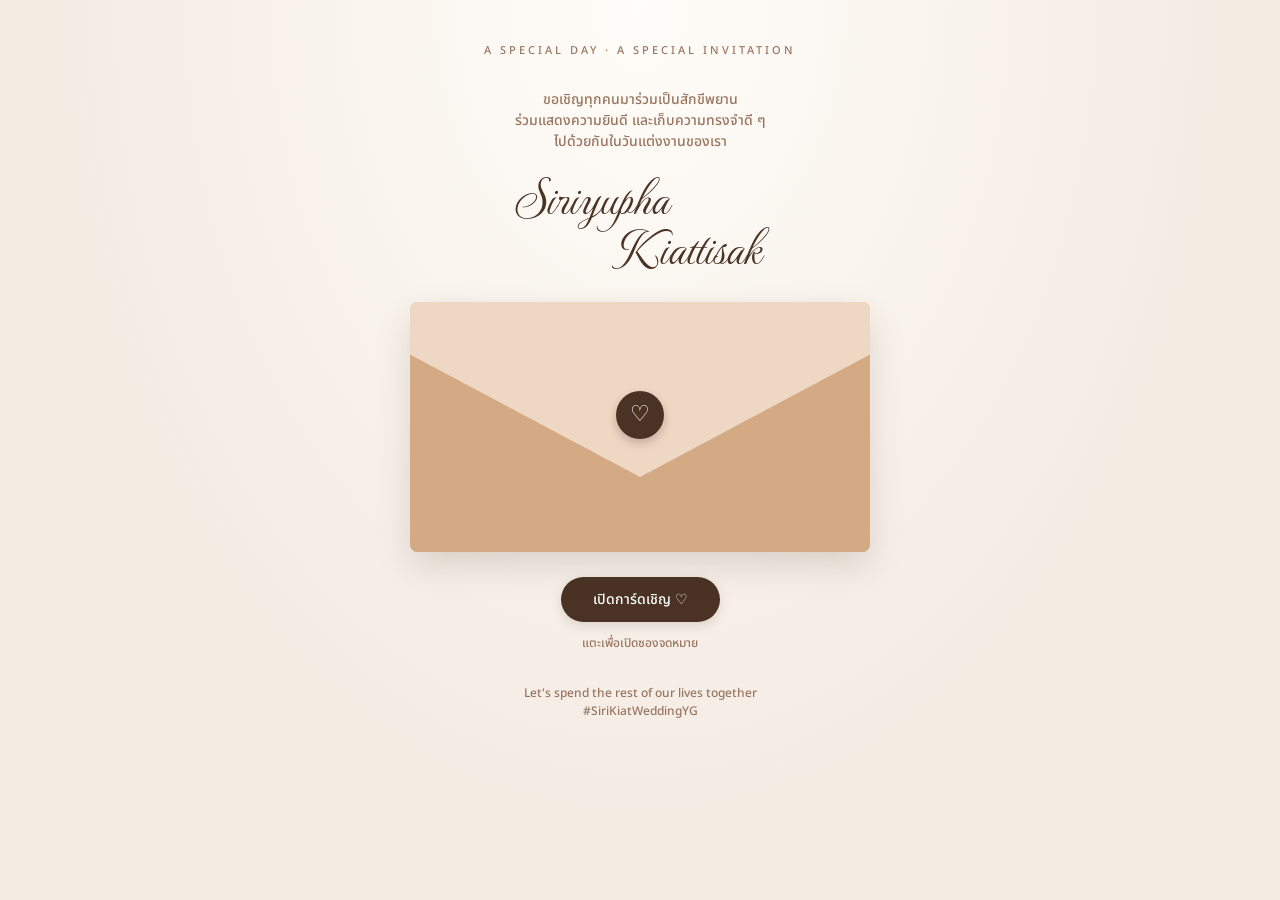
==== index.html @ 98cc7c40 "Initial commit change" ====
<!DOCTYPE html>
<html lang="th">
<head>
  <meta charset="UTF-8">
  <meta name="viewport" content="width=device-width, initial-scale=1.0, maximum-scale=1.0, user-scalable=no">
  <title>Siri Kiat | Wedding Invitation</title>
  <link rel="apple-touch-icon-precomposed" href="img/title.jpg" />
  <link rel="icon" href="img/title.jpg" />

  <!-- Open Graph พรีวิวเมื่อส่งใน LINE -->

  <meta property="og:title" content="Siriyupha 🤍 Kiattisak | Wedding Invitation">
  <meta property="og:description" content="ขอเชิญร่วมเป็นส่วนหนึ่งในวันสำคัญของเรา วันเสาร์ที่ 19 ธันวาคม 2569 ณ ราชาวดี รีสอร์ท โฮเทล ขอนแก่น">
  <meta property="og:type" content="website">

  <!-- Google Fonts -->
  <link rel="preconnect" href="https://fonts.googleapis.com">
  <link rel="preconnect" href="https://fonts.gstatic.com" crossorigin>
  <link href="https://fonts.googleapis.com/css2?family=Kanit:wght@300;400;500&family=Playfair+Display:ital,wght@0,400;0,500;1,400&display=swap" rel="stylesheet">
  <link href="https://fonts.googleapis.com/css2?family=Noto+Sans+Thai:wght@100..900&display=swap" rel="stylesheet">
  <link href="https://fonts.googleapis.com/css2?family=Great+Vibes&family=MonteCarlo&family=Rochester&family=Stalemate&display=swap" rel="stylesheet">

  <!-- เชื่อมโยงไฟล์ CSS -->
  <link rel="stylesheet" href="css/style.css">
</head>

<body>
  <main class="page">
    <div class="eyebrow">A Special Day · A Special Invitation</div>
    <!-- <h1>You're Invited</h1>
    <p class="intro">ขอเชิญร่วมเป็นส่วนหนึ่งในวันสำคัญของเรา</p>   -->

    <p class="intro" style="margin-top: 30px;">
      ขอเชิญทุกคนมาร่วมเป็นสักขีพยาน<br>
      ร่วมแสดงความยินดี และเก็บความทรงจำดี ๆ<br>
      ไปด้วยกันในวันแต่งงานของเรา
    </p>

    <!-- <div class="couple-en" style="margin-bottom: 10px; margin-top: 10px;">Siriyupha <small style="font-size: 30px;">♡</small> Kiattisak</div> -->
    <div class="couple-en" style="margin-right: 100px;">Siriyupha</div>
    <div class="couple-en" style="margin-left: 100px;">Kiattisak</div>

    <!-- ซองจดหมาย -->
    <section class="envelope-scene" id="envelopeScene" aria-label="ซองจดหมายเชิญงานแต่งงาน">
      <div class="envelope">
        <!-- ฝาสามเหลี่ยมเปิดซอง -->
        <div class="flap-on"></div>

        <!-- แผ่นการ์ดด้านในซอง (มีเพียงรูปภาพเต็มใบ) -->
        <div class="letter">
          <img src="img/Original - 1.png" alt="Siriyupha ♡ Kiattisak" class="letter-img">
        </div>

        <!-- กระเป๋าหน้าซอง -->
        <div class="pocket"></div>

        <!-- ฝาสามเหลี่ยมปิดซอง -->
        <div class="flap-off"></div>

        <!-- ตราประทับครั่ง -->
        <div class="seal" style="cursor: pointer;" onclick="openInvitation()">♡</div>
      </div>
    </section>

    <button class="open-button" id="openButton" onclick="openInvitation()">
      เปิดการ์ดเชิญ ♡
    </button>
    <p class="hint" id="hint">แตะเพื่อเปิดซองจดหมาย</p>

    <!-- เนื้อหาการ์ดเชิญหลัก -->
    <section class="invitation" id="invitation">
      <div class="card-img">
        <img src="img/MERGE - FHD.png" class="img-fluid">
      </div>

      <div class="card-invite">
        <div class="eyebrow">Invitation</div>
        <div class="divider"></div>

        <div class="date">SATURDAY · 19 DECEMBER 2026</div>
        <div class="thai-date">วันเสาร์ที่ 19 ธันวาคม 2569</div>

        <table class="couple-th-sm" style="width: 100%;">
          <tr>
            <td style="width: 47%;" align="middle" style="text-align: right !important; white-space: nowrap;">
              คุณพ่อ สุขุม แหวนนิล<br>คุณแม่ บุญเรือง แผลงฤทธิ์
            </td>
            <td style="width: 6%;" align="middle" style="text-align: center; white-space: nowrap;">และ</td>
            <td style="width: 47%;" align="middle" style="text-align: left !important; white-space: nowrap;">
              คุณพ่อ ณรงค์ ไหมทอง<br>คุณแม่ ฉวีวรรณ ไหมทอง
            </td>
          </tr>
        </table>
        
        <p class="message">
          มีความยินดีขอเรียนเชิญท่านเพื่อเป็นเกียรติ<br>
          เนื่องในงานพิธีมงคลสมรส<br>
          ระหว่าง
        </p>

        <div class="couple-th">สิริยุพา แหวนนิล (หญิง)<br>♡<br>เกียรติศักดิ์ ไหมทอง (กอล์ฟ)</div>
        
        <p class="message">
          ขออภัยหากมิได้เรียนเชิญด้วยตนเอง
        </p>

        <div class="divider"></div>
      </div>

      <div class="card">
        <div class="eyebrow">THE WEDDING VENUE</div>
        <div class="venue">ราชาวดี รีสอร์ท โฮเทล</div>
        <div>ขอนแก่น</div>

        <div class="schedule">
          <h2>กำหนดการ</h2>
          <div class="event">
            <div class="time">07:09 น.</div>
            <div>แห่ขบวนขันหมาก</div>
          </div>
          <div class="event">
            <div class="time">07:39 น.</div>
            <div>พิธีสู่ขอและพิธีสวมแหวนหมั้น</div>
          </div>
          <div class="event">
            <div class="time">08:09 น.</div>
            <div>พิธีบายศรีสู่ขวัญ (ผูกข้อมือ)</div>
          </div>
          <div class="event">
            <div class="time">09:09 น.</div>
            <div>พิธีหลั่งน้ำพระพุทธมนต์ (รดน้ำสังข์)</div>
          </div>
          <div class="event">
            <div class="time">11:00 น.</div>
            <div>ร่วมรับประทานอาหาร ฉลองมงคลสมรส</div>
          </div>
        </div>

        <div class="actions">
          <a class="action-button"
            href="https://www.google.com/maps/search/?api=1&query=%E0%B8%A3%E0%B8%B2%E0%B8%8A%E0%B8%B2%E0%B8%A7%E0%B8%94%E0%B8%B5%20%E0%B8%A3%E0%B8%B5%E0%B8%AA%E0%B8%AD%E0%B8%A3%E0%B9%8C%E0%B8%97%20%E0%B9%82%E0%B8%AE%E0%B9%80%E0%B8%97%E0%B8%A5%20%E0%B8%82%E0%B8%AD%E0%B8%99%E0%B9%81%E0%B8%81%E0%B9%88%E0%B8%99"
            target="_blank" rel="noopener">
            ดูแผนที่
          </a>
          <a class="line-button"
            href="https://lin.ee/TeJUBSv"
            target="_blank" rel="noopener">
            <img src="https://scdn.line-apps.com/n/line_add_friends/btn/th.png" alt="เพิ่มเพื่อน" height="36" border="0" style="margin-top: 5px; border-radius: 999px;">
          </a>
        </div>
      </div>

      <!-- แบบฟอร์ม RSVP -->
      <div class="card">
        <div class="eyebrow">RSVP · ตอบรับการมาร่วมงาน</div>
        <div class="divider"></div>

        <form class="rsvp-form" id="rsvpForm">
          <div class="form-group">
            <label for="guestName">ชื่อ-นามสกุล *</label>
            <input type="text" id="guestName" class="form-control" required placeholder="กรุณาระบุ ชื่อ-นามสกุล">
          </div>

          <div class="form-group">
            <label for="attendance">การเข้าร่วมงาน *</label>
            <select id="attendance" class="form-control" required>
              <option value="สามารถมาร่วมงานได้">ยินดีมาร่วมงาน ♡</option>
              <option value="ไม่สะดวกมาร่วมงาน">ไม่สะดวกมาร่วมงาน</option>
            </select>
          </div>

          <div class="form-group">
            <label for="guestCount">จำนวนผู้ติดตาม (รวมตัวท่าน)</label>
            <input type="number" id="guestCount" class="form-control" min="1" max="10" value="1" required>
          </div>

          <div class="form-group">
            <label for="wishes">คำอวยพรเจ้าสาว-เจ้าบ่าว ♡</label>
            <textarea id="wishes" class="form-control" rows="3" placeholder="เขียนคำอวยพรที่นี่..."></textarea>
          </div>

          <button type="submit" class="submit-btn" id="submitBtn" onclick="submitRSVP(event)">ส่งแบบตอบรับ</button>
        </form>

        <div id="rsvpAlert"></div>
      </div>

      <div class="actions" style="margin-bottom: 20px;">
        <button class="action-button secondary" onclick="window.scrollTo({top:0,behavior:'smooth'})">
          กลับด้านบน ↑
        </button>
      </div>

      <!-- <div class="footer">
        Let's spend the rest of our lives together<br>
        #SiriKiatWeddingYG
      </div> -->
    </section>

    <div class="footer">
      Let's spend the rest of our lives together<br>
      #SiriKiatWeddingYG
    </div>
  </main>

  <!-- เชื่อมโยงไฟล์ JavaScript -->
  <script src="js/script.js"></script>
</body>
</html>
---- css/style.css ----
:root {
  /* โทนสีหลัก #C28248 และสีน้ำตาลอุ่นหรูหรา */
  --primary: #C28248;
  --primary-dark: #A46631;
  --pink: #F4EBE3;
  --cream: #FFFDF9;
  --brown: #4A3324;
  --muted: #99755E;
}

* {
  box-sizing: border-box;
  margin: 0;
  padding: 0;
}

body {
  min-height: 100vh;
  background:
    radial-gradient(ellipse at top, #FFFDF9, transparent 65%),
    var(--pink);
  color: var(--brown);
  /* font-family: "Kanit", sans-serif; */
  font-family: "Noto Sans Thai", sans-serif;
  font-weight: 500;
  overflow-x: hidden;
}

button, a, input, select, textarea {
  font: inherit;
}

.page {
  width: min(100% - 28px, 540px);
  margin: auto;
  padding: 42px 0 32px;
  text-align: center;
}

.eyebrow {
  font-size: 11px;
  letter-spacing: 3px;
  color: var(--muted);
  text-transform: uppercase;
  margin-bottom: 8px;
}

h1 {
  font-family: "Playfair Display", serif;
  font-size: clamp(32px, 8vw, 46px);
  font-weight: 400;
  margin: 12px 0 6px;
  color: var(--brown);
}

.intro {
  font-size: 14px;
  margin: 0 0 20px;
  color: var(--muted);
}

/* ==========================================
   Envelope Scene (มิติจำลองและซองจดหมายตามแบบภาพ)
========================================== */
.envelope-scene {
  position: relative;
  width: min(100%, 460px); /* ขยายขนาดซองให้กว้างและได้สัดส่วนตาม image_0.png */
  height: 270px;
  margin: 10px auto 25px;
  perspective: 1000px;
}

.envelope {
  position: absolute;
  bottom: 0;
  left: 0;
  width: 100%;
  height: 250px; /* ปรับมิติกล่องนอกให้สูงขึ้นพอดีกับการ์ด 235px เพื่อไม่ให้แลบพ้นขอบบน */
  background: #DCB897;
  border-radius: 8px;
  box-shadow: 0 15px 35px rgba(74, 51, 36, 0.15);
}

/* แผ่นการ์ดซองจดหมาย (ซ่อนมิดชิดด้านในเมื่อปิด และเลื่อนพ้นแบบไม่มีแลบ) */
.letter {
  position: absolute;
  z-index: 6;
  left: 4.5%;
  bottom: 12px;
  width: 91%;
  height: 235px;
  padding: 0 !important;
  background: var(--cream);
  border-radius: 6px;
  overflow: hidden;
  box-shadow: 0 4px 15px rgba(74, 51, 36, 0.1);
  transform: translateY(0px);
  transition: transform 0.8s cubic-bezier(0.4, 0, 0.2, 1),
              height 0.8s cubic-bezier(0.4, 0, 0.2, 1);
  transition-delay: 0s;
}

/* ตัวรูปภาพด้านในแบบเต็มใบ */
.letter-img {
  width: 100%;
  height: 100%;
  object-fit: cover;
  object-position: top;
  display: block;
}

/* กระเป๋าปิดด้านหน้า (Pocket V-Shape ตาม image_1) */
.pocket {
  position: absolute;
  inset: 0;
  background: #D4AA85;
  clip-path: polygon(0 20%, 50% 70%, 100% 20%, 100% 100%, 0 100%);
  /* clip-path: polygon(0 38%, 50% 68%, 100% 38%, 100% 100%, 0 100%); */
  z-index: 6;
  border-radius: inherit;
  backface-visibility: hidden;
}

/* ฝาสามเหลี่ยมปิดซอง (Flap Geometric ตาม image_0) */
.flap-off {
  position: absolute;
  z-index: 7;
  border-radius: inherit;
  left: 0;
  top: 0;
  width: 100%;
  height: 70%;
  background: #EED7C3;
  /* clip-path: polygon(0 0, 100% 0, 50% 100%); */
  clip-path: polygon(0 0, 100% 0, 100% 30%, 50% 100%, 0 30%);
  transform-origin: top center;
  transition: transform 0.6s ease-in-out;
  backface-visibility: hidden;
}

/* ฝาสามเหลี่ยมเปิดซอง */
.flap-on {
  position: absolute;
  z-index: 0;
  border-radius: inherit;
  left: 0;
  bottom: -70%;
  width: 100%;
  height: 70%;
  background: #DCB897;
  clip-path: polygon(0 0, 100% 0, 100% 30%, 50% 100%, 0 30%);
  transform-origin: top center;
  transform: scaleY(-1);
  transition: bottom 1s ease-in-out, transform 1s ease-in-out;
}

/* ตราประทับครั่ง #C28248 พร้อมหัวใจตรงกลาง */
.seal {
  position: absolute;
  z-index: 8;
  left: 50%;
  top: 45%;
  transform: translate(-50%, -50%);
  width: 48px;
  height: 48px;
  border-radius: 50%;
  background: var(--brown);
  /* background: var(--primary); */
  color: white;
  display: grid;
  place-items: center;
  font-size: 22px;
  box-shadow: 0 4px 10px rgba(0, 0, 0, 0.2);
  transition: opacity 0.3s ease;
  user-select: none;
}

/* === แอนิเมชันเปิดฝาและดันการ์ดขยายขึ้น (ตาม image_1) === */
.envelope-scene.open {
  height: 570px;
  transition: height 0.8s ease-in-out;
}

/* 1. ฝาบนเปิดขึ้นหมุนไปข้างหลัง */
.envelope-scene.open .flap-off {
  opacity: 0;
  transition: opacity 0.6s ease-in-out;
}
.envelope-scene.open .flap-on {
  bottom: 25%;
  transition: bottom 0.8s ease-in-out;
}
/* .envelope-scene.open .envelope {
  border-radius: 0;
} */

/* 2. ตราประทับหายไป */
.envelope-scene.open .seal {
  opacity: 0;
  pointer-events: none;
}

/* 3. การ์ดพุ่งทะยานพ้นซองแสดงภาพชัดเจน */
.envelope-scene.open .letter {
  height: 550px;
  transform: translateY(0px);
  transition-delay: 0.8s;
}

/* ปุ่ม "เปิดการ์ดเชิญ ♡" */
.open-button, .action-button {
  display: inline-block;
  border: 0;
  border-radius: 999px;
  background: var(--brown);
  color: white;
  padding: 12px 32px;
  font-size: 14px;
  text-decoration: none;
  cursor: pointer;
  transition: transform 0.2s, background 0.2s;
  box-shadow: 0 4px 12px rgba(74, 51, 36, 0.15);
}

.open-button:active, .action-button:active {
  transform: scale(0.96);
}

.hint {
  color: var(--muted);
  font-size: 12px;
  margin: 12px 0 32px;
}

/* ==========================================
   Invitation Content (ส่วนรายละเอียดการ์ดล่างสุด)
========================================== */
.invitation {
  display: none;
  opacity: 0;
  transform: translateY(16px);
  transition: opacity 0.7s ease, transform 0.7s ease;
}

.invitation.show {
  display: block;
  opacity: 1;
  transform: translateY(0);
}

.img-fluid {
  max-width: 100%;
  height: auto;
}

.card-img {
  padding: 10px;
  background: var(--cream);
  border: 1px solid #ead5ca;
  border-radius: 6px;
  box-shadow: 0 12px 32px rgba(74, 51, 36, 0.08);
  margin-bottom: 24px;
}

.card-invite {
  padding: 34px 0px;
  background: var(--cream);
  border: 1px solid #ead5ca;
  border-radius: 6px;
  box-shadow: 0 12px 32px rgba(74, 51, 36, 0.08);
  margin-bottom: 24px;
}

.card {
  padding: 34px 24px;
  background: var(--cream);
  border: 1px solid #ead5ca;
  border-radius: 6px;
  box-shadow: 0 12px 32px rgba(74, 51, 36, 0.08);
  margin-bottom: 24px;
}

.divider {
  width: 55px;
  height: 1px;
  margin: 22px auto;
  background: #d9b3a9;
}

.couple-en {
  /* font-family: "Playfair Display", serif; */
  /* font-family: "Stalemate", cursive; */
  font-family: "MonteCarlo", cursive;
  /* font-family: "Rochester", cursive; */
  /* font-family: "Great Vibes", cursive; */
  font-size: clamp(35px, 10vw, 50px);
  line-height: 1;
  color: var(--brown);
  /* color: var(--primary-dark); */
}

.couple-th {
  font-family: "Noto Sans Thai", sans-serif;
  font-size: 20px;
  line-height: 1.2;
  color: var(--primary-dark);
  margin: 30px 0px;
}
.couple-th-sm {
  font-family: "Noto Sans Thai", sans-serif;
  font-size: 15px;
  line-height: 1.3;
  color: var(--primary-dark);
  margin: 30px 0px;
}

.date {
  margin: 15px 0 5px;
  letter-spacing: 2px;
  font-size: 14px;
}

.thai-date {
  color: var(--muted);
  font-size: 13px;
}

.message {
  line-height: 1.9;
  font-size: 14px;
}

.venue {
  font-weight: 400;
  margin-top: 8px;
}

.schedule {
  margin-top: 28px;
  text-align: left;
}

.schedule h2 {
  font-size: 19px;
  font-weight: 400;
  text-align: center;
  color: var(--primary-dark);
}

.event {
  display: grid;
  grid-template-columns: 65px 1fr;
  gap: 12px;
  padding: 12px 0;
  border-bottom: 1px solid #f0e2da;
  font-size: 13px;
  line-height: 1.7;
}

.time {
  font-weight: 500;
  color: var(--primary);
}

.actions {
  display: flex;
  flex-wrap: wrap;
  justify-content: center;
  gap: 10px;
  margin-top: 24px;
}

.action-button.secondary {
  color: var(--brown);
  background: transparent;
  border: 1px solid #d8b6ad;
}

.line-button {
  color: var(--white);
  background: #00B900;
  border: 1px solid #00B900;
  border-radius: 999px;
}

/* ==========================================
   RSVP Form (แบบฟอร์มบันทึกข้อมูล)
========================================== */
.rsvp-form {
  text-align: left;
}

.form-group {
  margin-bottom: 16px;
}

.form-group label {
  display: block;
  font-size: 13px;
  margin-bottom: 6px;
  color: var(--brown);
}

.form-control {
  width: 100%;
  padding: 10px 14px;
  border: 1px solid #d8b6ad;
  border-radius: 8px;
  background: #fff;
  color: var(--brown);
  outline: none;
}

.form-control:focus {
  border-color: var(--primary);
  box-shadow: 0 0 0 2px rgba(194, 130, 72, 0.2);
}

.submit-btn {
  width: 100%;
  padding: 12px;
  border: 0;
  border-radius: 999px;
  background: var(--primary);
  color: white;
  font-weight: 500;
  cursor: pointer;
  margin-top: 10px;
  transition: background 0.2s;
}

.submit-btn:disabled {
  background: #ccc;
  cursor: not-allowed;
}

#rsvpAlert {
  display: none;
  padding: 12px;
  border-radius: 8px;
  text-align: center;
  font-size: 13px;
  margin-top: 12px;
}

.alert-success { background: #e8f5e9; color: #2e7d32; }
.alert-error { background: #ffebee; color: #c62828; }

.footer {
  margin-top: 26px;
  color: var(--muted);
  font-size: 12px;
}
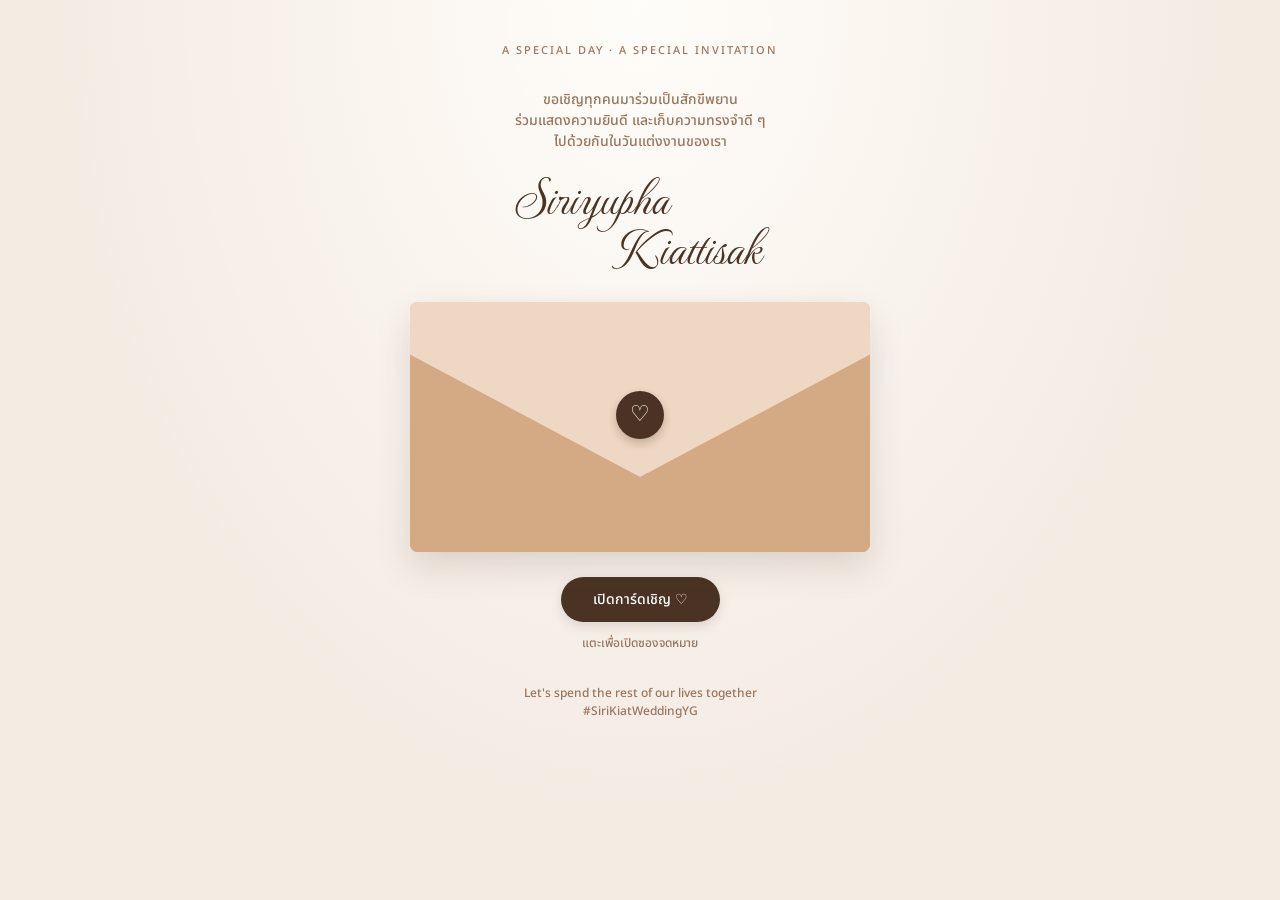
==== commit b4d5d45e: "Initial commit change" ====
--- a/index.html
+++ b/index.html
@@ -138,6 +138,10 @@
 
         <div class="actions">
           <a class="action-button"
+            href="/table/index.html">
+            ผังโต๊ะรับแขก
+          </a>
+          <a class="action-button"
             href="https://www.google.com/maps/search/?api=1&query=%E0%B8%A3%E0%B8%B2%E0%B8%8A%E0%B8%B2%E0%B8%A7%E0%B8%94%E0%B8%B5%20%E0%B8%A3%E0%B8%B5%E0%B8%AA%E0%B8%AD%E0%B8%A3%E0%B9%8C%E0%B8%97%20%E0%B9%82%E0%B8%AE%E0%B9%80%E0%B8%97%E0%B8%A5%20%E0%B8%82%E0%B8%AD%E0%B8%99%E0%B9%81%E0%B8%81%E0%B9%88%E0%B8%99"
             target="_blank" rel="noopener">
             ดูแผนที่
@@ -185,10 +189,101 @@
         <div id="rsvpAlert"></div>
       </div>
 
+      <!-- คำอวยพร -->
+      <div class="card">
+        <div class="eyebrow">GUESTBOOK · คำอวยพร</div>
+        <div class="divider"></div>
+        <section class="wishes-section">
+          <div class="wishes-header">
+            <div>
+              <div class="wish-count" id="wishCount">กำลังโหลด...</div>
+            </div>
+            <div class="carousel-nav">
+              <button type="button" class="nav-btn" onclick="scrollWishes(-1)" aria-label="เลื่อนซ้าย">‹</button>
+              <button type="button" class="nav-btn" onclick="scrollWishes(1)" aria-label="เลื่อนขวา">›</button>
+            </div>
+          </div>
+
+          <!-- แถบ Carousel เลื่อนซ้าย-ขวา -->
+          <div class="wishes-carousel" id="wishesCarousel">
+            <div class="wish-placeholder">กำลังโหลดคำอวยพร...</div>
+          </div>
+        </section>
+      </div>
+
+      <!-- บล็อกร่วมแสดงความยินดี (ใส่ซองออนไลน์) -->
+      <div class="card">
+        <div class="eyebrow">WEDDING GIFT · ร่วมแสดงความยินดี</div>
+        <div class="divider"></div>
+
+        <p class="gift-message">
+          สำหรับท่านที่อาจไม่สะดวกเดินทางมาร่วมงานด้วยตนเอง<br>
+          สามารถร่วมส่งความรักและแสดงความยินดีกับเราสองคน<br>
+          ผ่านช่องทางด้านล่างนี้ได้นะครับ/นะคะ          
+        </p>
+
+        <!-- กรอบรูป QR Code -->
+        <div class="qr-box">
+          <img src="img/qrcode.jpg" alt="QR Code ร่วมแสดงความยินดี">
+        </div>
+
+        <!-- รายละเอียดบัญชีธนาคาร -->
+        <div class="bank-info">
+          <div class="bank-name">ธนาคารกสิกรไทย (KBank)</div>
+          <div class="account-no" id="accountNumber">242-2-13901-4</div>
+          <div class="account-name">ชื่อบัญชี: น.ส. สิริยุพา แหวนนิล</div>
+
+          <button type="button" class="copy-btn" id="copyAccBtn" onclick="copyAccountNumber()">
+            คัดลอกเลขที่บัญชี
+          </button>
+        </div>
+
+        <div class="gift-message">ขอขอบพระคุณในทุกคำอวยพรและไมตรีจิตจากใจจริง</div>
+        <div class="divider"></div>
+      </div>
+
+      <!-- บล็อกแผนที่จัดงาน และที่พักใกล้เคียง -->
+      <div class="card">
+        <div class="eyebrow">LOCATION · แผนที่จัดงาน</div>
+        <div class="divider"></div>
+
+        <div class="venue-header">
+          <div class="venue-name">ราชาวดี รีสอร์ท โฮเทล ขอนแก่น</div>
+          <div class="venue-sub">Rachawadee Resort Hotel (ใกล้สนามบินขอนแก่น ต.บ้านเป็ด)</div>
+        </div>
+
+        <!-- กรอบรูปภาพแผนที่จัดงาน (แตะเพื่อขยายใหญ่ได้) -->
+        <div class="map-image-box">
+          <img src="img/map.jpg" alt="แผนที่สถานที่จัดงาน ราชาวดี รีสอร์ท โฮเทล ขอนแก่น">
+        </div>
+
+        <!-- ปุ่มเปิดนำทาง Google Maps -->
+        <a href="https://www.google.com/maps/search/?api=1&query=Rachawadee+Resort+Hotel+Khon+Kaen"
+           target="_blank"
+           rel="noopener noreferrer"
+           class="gmap-btn">
+          เปิดนำทางใน Google Maps
+        </a>
+
+        <div class="divider"></div>
+        <div class="eyebrow">HOTELS · ที่พักแนะนำใกล้สถานที่จัดงาน</div>
+        
+        <!-- ส่วนแนะนำที่พักใกล้เคียง -->
+        <div class="hotel-section">
+          <div class="hotel-list" id="hotelList">
+            <div class="hotel-placeholder">กำลังโหลดรายชื่อที่พัก...</div>
+          </div>
+        </div>
+      </div>
+
       <div class="actions" style="margin-bottom: 20px;">
         <button class="action-button secondary" onclick="window.scrollTo({top:0,behavior:'smooth'})">
           กลับด้านบน ↑
         </button>
+        <a class="action-button secondary"
+          href="/table/index.html">
+          ผังโต๊ะรับแขก
+        </a>
       </div>
 
       <!-- <div class="footer">
--- a/css/style.css
+++ b/css/style.css
@@ -39,7 +39,7 @@
 
 .eyebrow {
   font-size: 11px;
-  letter-spacing: 3px;
+  letter-spacing: 2px;
   color: var(--muted);
   text-transform: uppercase;
   margin-bottom: 8px;
@@ -446,6 +446,379 @@
 .alert-success { background: #e8f5e9; color: #2e7d32; }
 .alert-error { background: #ffebee; color: #c62828; }
 
+/* ==========================================
+   Wishes Carousel (บล็อกคำอวยพรเลื่อนซ้าย-ขวา)
+========================================== */
+.wishes-section {
+  width: 100%;
+  /* margin: 24px auto; */
+  text-align: left;
+}
+
+.wishes-header {
+  display: flex;
+  justify-content: space-between;
+  align-items: center;
+  margin-bottom: 12px;
+  padding: 0 2px;
+}
+
+.wishes-eyebrow {
+  font-size: 11px;
+  letter-spacing: 2px;
+  color: #967768;
+}
+
+.wish-count {
+  font-size: 13px;
+  font-weight: 400;
+  color: #3D271D;
+}
+
+/* ปุ่มลูกศรเลื่อนซ้าย-ขวา */
+.carousel-nav {
+  display: flex;
+  gap: 6px;
+}
+
+.nav-btn {
+  width: 32px;
+  height: 32px;
+  border-radius: 50%;
+  border: 1px solid #E2C8B8;
+  background: #FFFFFF;
+  color: #3D271D;
+  font-size: 18px;
+  line-height: 1;
+  display: grid;
+  place-items: center;
+  cursor: pointer;
+  transition: background 0.2s, color 0.2s;
+}
+
+.nav-btn:hover {
+  background: #C38249;
+  border-color: #C38249;
+  color: #FFFFFF;
+}
+
+/* คอนเทนเนอร์แนวนอน */
+.wishes-carousel {
+  display: flex;
+  gap: 12px;
+  overflow-x: auto;
+  scroll-snap-type: x mandatory;
+  scroll-behavior: smooth;
+  padding: 4px 2px 10px;
+  -webkit-overflow-scrolling: touch;
+  scrollbar-width: none; /* ซ่อน Scrollbar ใน Firefox */
+}
+
+.wishes-carousel::-webkit-scrollbar {
+  display: none; /* ซ่อน Scrollbar ใน Chrome / Safari */
+}
+
+/* การ์ดบล็อกคำอวยพรแต่ละใบ */
+.wish-card {
+  flex: 0 0 250px;
+  min-height: 155px;
+  scroll-snap-align: start;
+  background: #FFFFFF;
+  border: 1px solid #EBDAD0;
+  border-radius: 14px;
+  padding: 16px;
+  box-shadow: 0 6px 16px rgba(61, 39, 29, 0.05);
+  display: flex;
+  flex-direction: column;
+  justify-content: space-between;
+}
+
+.wish-card-top {
+  display: flex;
+  align-items: center;
+  gap: 10px;
+  margin-bottom: 10px;
+}
+
+.wish-avatar {
+  width: 34px;
+  height: 34px;
+  border-radius: 50%;
+  background: #C38249;
+  color: #FFFFFF;
+  font-size: 13px;
+  font-weight: 500;
+  display: grid;
+  place-items: center;
+  flex-shrink: 0;
+}
+
+.wish-sender {
+  font-size: 13px;
+  font-weight: 500;
+  color: #3D271D;
+  white-space: nowrap;
+  overflow: hidden;
+  text-overflow: ellipsis;
+}
+
+.wish-text {
+  font-size: 13px;
+  color: #5C4638;
+  line-height: 1.55;
+  display: -webkit-box;
+  -webkit-line-clamp: 4;
+  -webkit-box-orient: vertical;
+  overflow: hidden;
+  margin-bottom: 10px;
+}
+
+.wish-footer {
+  display: flex;
+  justify-content: space-between;
+  align-items: center;
+  font-size: 11px;
+  color: #A08C80;
+  border-top: 1px solid #F6EFE9;
+  padding-top: 8px;
+}
+
+.wish-heart {
+  color: #C38249;
+}
+
+.wish-placeholder {
+  width: 100%;
+  text-align: center;
+  padding: 30px;
+  font-size: 13px;
+  color: #967768;
+  background: #FFFFFF;
+  border-radius: 14px;
+  border: 1px dashed #E2C8B8;
+}
+
+/* ==========================================
+   Wedding Gift Block (ร่วมแสดงความยินดี)
+========================================== */
+.gift-message {
+  font-size: 13.5px;
+  line-height: 1.85;
+  color: var(--text-muted);
+  margin-bottom: 22px;
+}
+
+.qr-box {
+  width: 100%;
+  max-width: 210px;
+  margin: 0 auto 18px;
+  padding: 12px;
+  background: #FFFFFF;
+  border: 1px solid var(--border-light);
+  border-radius: 14px;
+  box-shadow: 0 6px 18px rgba(61, 39, 29, 0.06);
+}
+
+.qr-box img {
+  width: 100%;
+  height: auto;
+  display: block;
+  border-radius: 8px;
+}
+
+.bank-info {
+  background: #FAF6F2;
+  border: 1px solid var(--border-light);
+  border-radius: 12px;
+  padding: 18px 14px;
+  margin-bottom: 14px;
+}
+
+.bank-name {
+  font-size: 13px;
+  color: var(--text-muted);
+}
+
+.account-no {
+  font-size: 20px;
+  font-weight: 500;
+  color: var(--seal-dark);
+  letter-spacing: 1px;
+  margin: 4px 0;
+}
+
+.account-name {
+  font-size: 13.5px;
+  color: var(--text-main);
+  margin-bottom: 14px;
+}
+
+.copy-btn {
+  display: inline-block;
+  padding: 8px 22px;
+  border-radius: 999px;
+  border: 1px solid var(--primary);
+  background: #FFFFFF;
+  color: var(--primary);
+  font-size: 12.5px;
+  font-weight: 400;
+  cursor: pointer;
+  transition: all 0.2s ease;
+}
+
+.copy-btn.copied {
+  background: var(--primary);
+  color: #FFFFFF;
+}
+
+/* ==========================================
+   Location Map & Nearby Hotels Block
+========================================== */
+.venue-header {
+  margin-bottom: 16px;
+}
+
+.venue-name {
+  font-size: 16px;
+  font-weight: 500;
+  color: var(--seal-dark);
+}
+
+.venue-sub {
+  font-size: 12.5px;
+  color: var(--text-muted);
+  margin-top: 2px;
+}
+
+.map-image-box {
+  position: relative;
+  width: 100%;
+  margin: 0 auto 16px;
+  padding: 8px;
+  background: #FFFFFF;
+  border: 1px solid var(--border-light);
+  border-radius: 14px;
+  box-shadow: 0 6px 18px rgba(61, 39, 29, 0.06);
+  overflow: hidden;
+}
+
+.map-image-box img {
+  width: 100%;
+  height: auto;
+  display: block;
+  border-radius: 9px;
+}
+
+.map-zoom-badge {
+  display: inline-block;
+  margin-top: 8px;
+  font-size: 11.5px;
+  color: var(--text-muted);
+}
+
+.gmap-btn {
+  display: inline-block;
+  width: 100%;
+  max-width: 260px;
+  padding: 11px 20px;
+  border-radius: 999px;
+  background: var(--primary);
+  color: #FFFFFF;
+  text-decoration: none;
+  font-size: 13.5px;
+  font-weight: 400;
+  letter-spacing: 0.3px;
+  box-shadow: 0 6px 16px rgba(194, 130, 72, 0.25);
+  transition: transform 0.2s ease, opacity 0.2s ease;
+}
+
+.gmap-btn:active {
+  transform: scale(0.98);
+}
+
+.hotel-section {
+  padding-top: 20px;
+  border-top: 1px dashed var(--border-light);
+  text-align: left;
+}
+
+.hotel-heading {
+  font-size: 14px;
+  font-weight: 500;
+  color: var(--seal-dark);
+  text-align: center;
+  margin-bottom: 14px;
+}
+
+.hotel-list {
+  display: flex;
+  flex-direction: column;
+  gap: 10px;
+}
+
+.hotel-item {
+  display: flex;
+  align-items: center;
+  justify-content: space-between;
+  gap: 12px;
+  background: #FAF6F2;
+  border: 1px solid var(--border-light);
+  border-radius: 12px;
+  padding: 12px 14px;
+}
+
+.hotel-info {
+  flex: 1;
+  min-width: 0;
+}
+
+.hotel-name {
+  font-size: 13.5px;
+  font-weight: 500;
+  color: var(--text-main);
+  line-height: 1.4;
+}
+
+.hotel-meta {
+  font-size: 11.5px;
+  color: var(--text-muted);
+  margin-top: 2px;
+}
+
+.hotel-link {
+  flex-shrink: 0;
+  padding: 6px 14px;
+  border-radius: 999px;
+  border: 1px solid var(--primary);
+  background: #FFFFFF;
+  color: var(--primary);
+  font-size: 12px;
+  text-decoration: none;
+  transition: all 0.2s ease;
+}
+
+.hotel-link:active {
+  background: var(--primary);
+  color: #FFFFFF;
+}
+
+.hotel-meta {
+  font-size: 11.5px;
+  color: var(--text-muted);
+  margin-top: 3px;
+  line-height: 1.5;
+}
+
+.hotel-placeholder {
+  text-align: center;
+  font-size: 12.5px;
+  color: var(--text-muted);
+  padding: 16px 12px;
+  background: #FAF6F2;
+  border: 1px dashed var(--border-light);
+  border-radius: 12px;
+}
+
 .footer {
   margin-top: 26px;
   color: var(--muted);
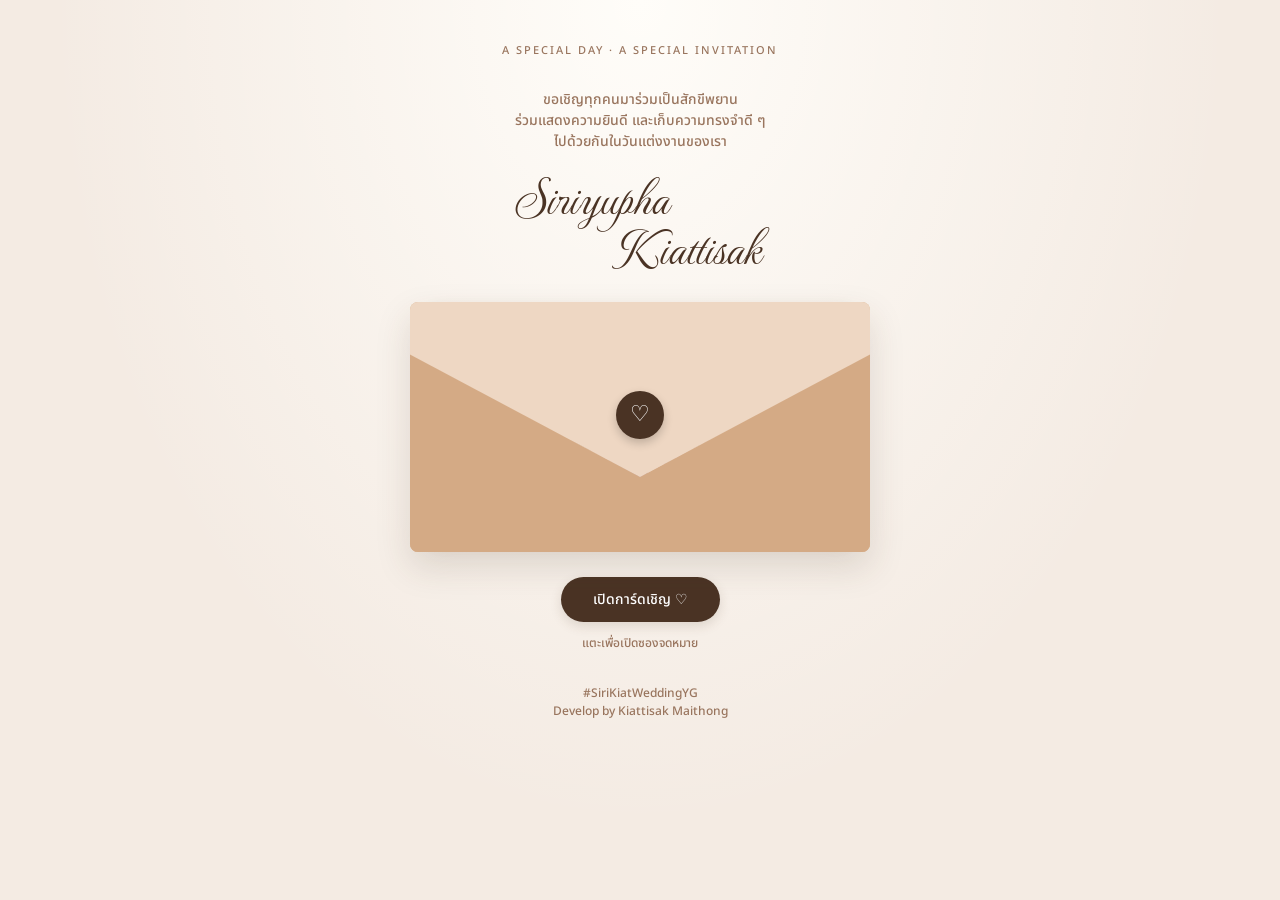
==== commit 36351c34: "Initial commit change" ====
--- a/index.html
+++ b/index.html
@@ -138,7 +138,7 @@
 
         <div class="actions">
           <a class="action-button"
-            href="/table/index.html">
+            href="/sirikiatwedding/table/index.html">
             ผังโต๊ะรับแขก
           </a>
           <a class="action-button"
@@ -281,7 +281,7 @@
           กลับด้านบน ↑
         </button>
         <a class="action-button secondary"
-          href="/table/index.html">
+          href="/sirikiatwedding/table/index.html">
           ผังโต๊ะรับแขก
         </a>
       </div>
@@ -293,8 +293,8 @@
     </section>
 
     <div class="footer">
-      Let's spend the rest of our lives together<br>
-      #SiriKiatWeddingYG
+      #SiriKiatWeddingYG<br>
+      Develop by Kiattisak Maithong
     </div>
   </main>
 
